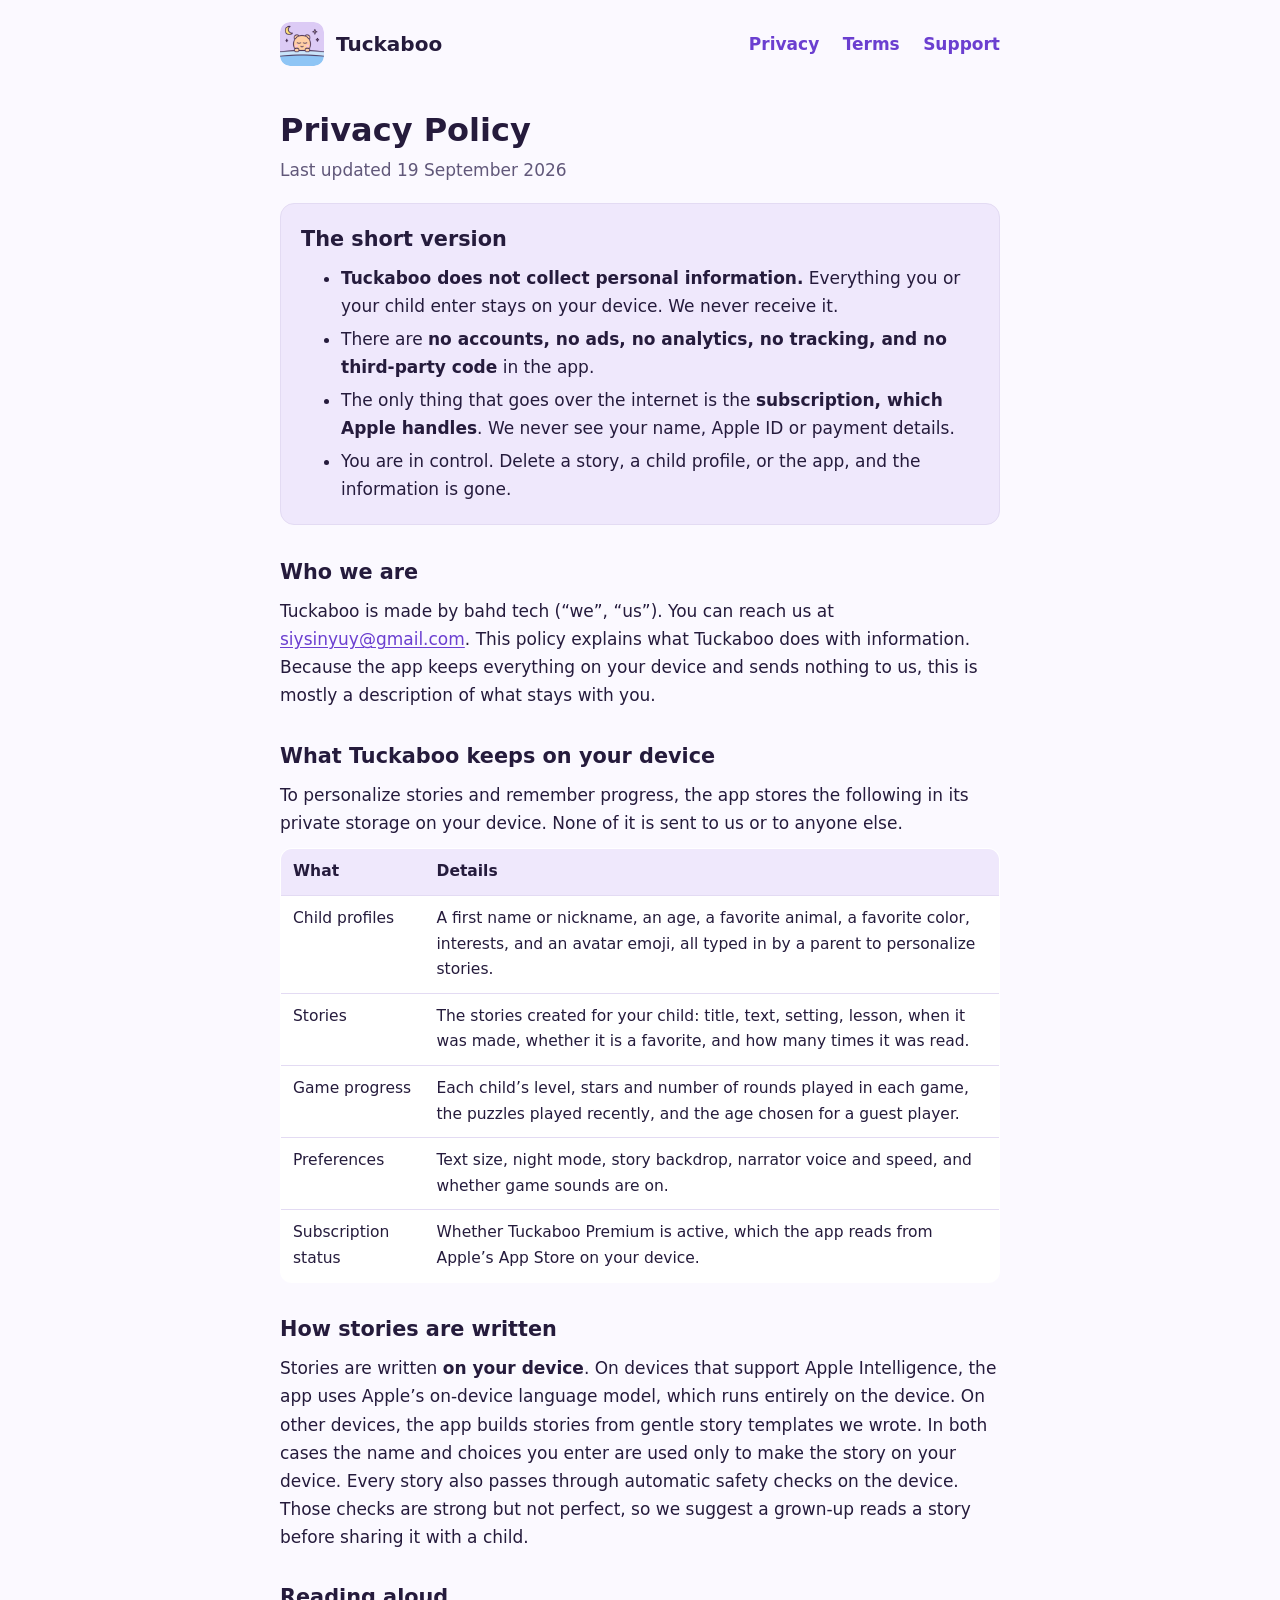
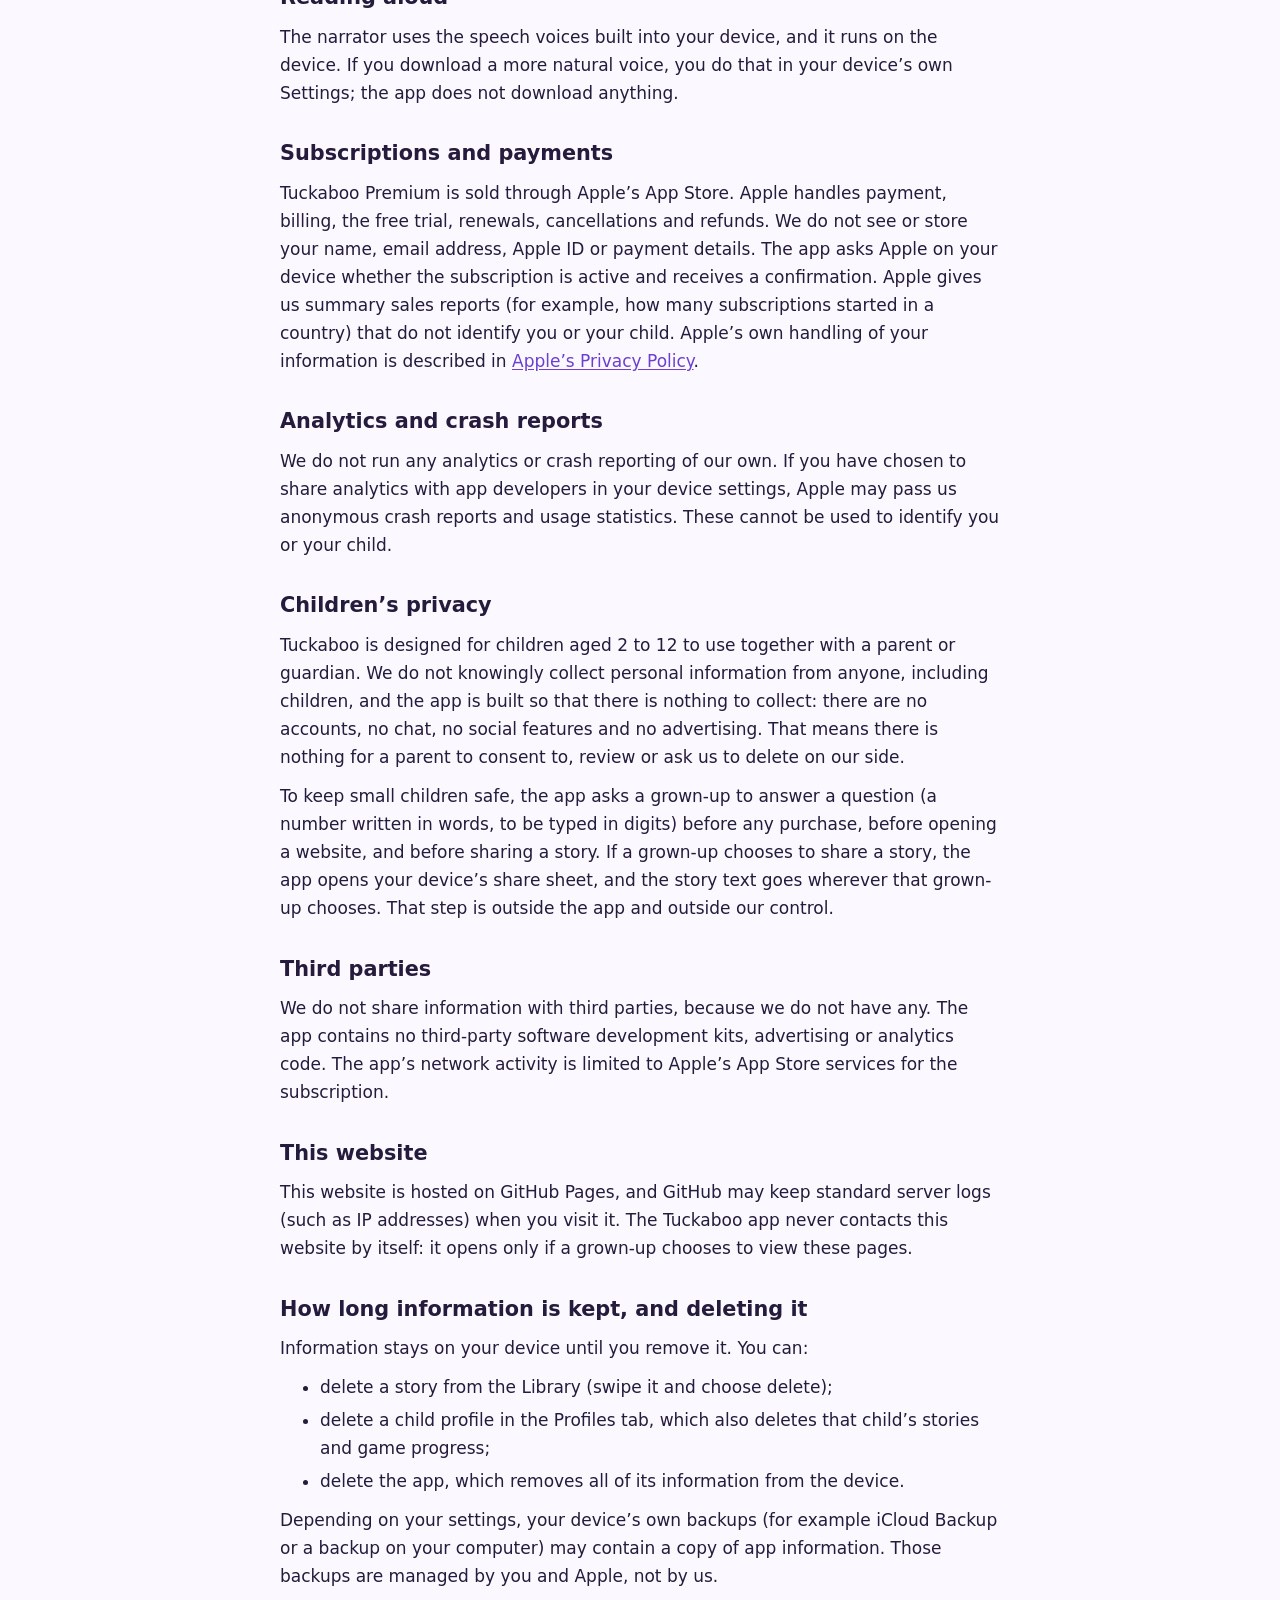
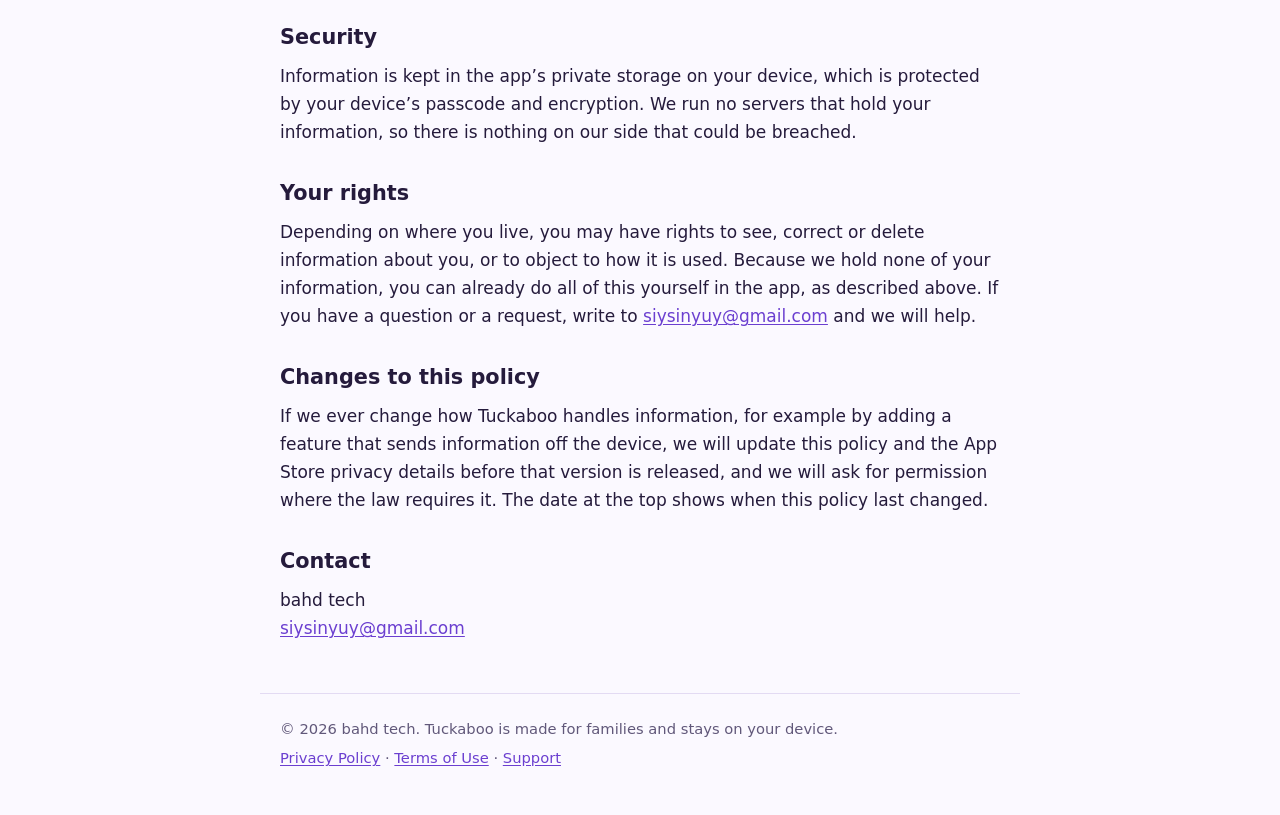
==== docs/privacy/index.html @ 172596ad "Add Tuckaboo public pages (privacy, terms, support)" ====
<!doctype html>
<html lang="en">
<head>
<meta charset="utf-8">
<meta name="viewport" content="width=device-width, initial-scale=1">
<meta name="color-scheme" content="light dark">
<title>Privacy Policy – Tuckaboo</title>
<meta name="description" content="How Tuckaboo handles information: everything stays on your device.">
<link rel="icon" href="../icon.png">
<link rel="stylesheet" href="../style.css">
</head>
<body>
<header class="site-header">
  <a class="brand" href="../">
    <img src="../icon.png" alt="" width="44" height="44">
    <span>Tuckaboo</span>
  </a>
  <nav aria-label="Main">
    <a href="../privacy/">Privacy</a>
    <a href="../terms/">Terms</a>
    <a href="../support/">Support</a>
  </nav>
</header>
<main>
<h1>Privacy Policy</h1>
<p class="updated">Last updated 19 September 2026</p>

<div class="summary">
<h2>The short version</h2>
<ul>
<li><strong>Tuckaboo does not collect personal information.</strong> Everything you or your child enter stays on your device. We never receive it.</li>
<li>There are <strong>no accounts, no ads, no analytics, no tracking, and no third-party code</strong> in the app.</li>
<li>The only thing that goes over the internet is the <strong>subscription, which Apple handles</strong>. We never see your name, Apple ID or payment details.</li>
<li>You are in control. Delete a story, a child profile, or the app, and the information is gone.</li>
</ul>
</div>

<h2>Who we are</h2>
<p>Tuckaboo is made by bahd tech (&ldquo;we&rdquo;, &ldquo;us&rdquo;). You can reach us at <a href="mailto:siysinyuy@gmail.com">siysinyuy@gmail.com</a>. This policy explains what Tuckaboo does with information. Because the app keeps everything on your device and sends nothing to us, this is mostly a description of what stays with you.</p>

<h2>What Tuckaboo keeps on your device</h2>
<p>To personalize stories and remember progress, the app stores the following in its private storage on your device. None of it is sent to us or to anyone else.</p>
<table>
<thead><tr><th>What</th><th>Details</th></tr></thead>
<tbody>
<tr><td>Child profiles</td><td>A first name or nickname, an age, a favorite animal, a favorite color, interests, and an avatar emoji, all typed in by a parent to personalize stories.</td></tr>
<tr><td>Stories</td><td>The stories created for your child: title, text, setting, lesson, when it was made, whether it is a favorite, and how many times it was read.</td></tr>
<tr><td>Game progress</td><td>Each child&rsquo;s level, stars and number of rounds played in each game, the puzzles played recently, and the age chosen for a guest player.</td></tr>
<tr><td>Preferences</td><td>Text size, night mode, story backdrop, narrator voice and speed, and whether game sounds are on.</td></tr>
<tr><td>Subscription status</td><td>Whether Tuckaboo Premium is active, which the app reads from Apple&rsquo;s App Store on your device.</td></tr>
</tbody>
</table>

<h2>How stories are written</h2>
<p>Stories are written <strong>on your device</strong>. On devices that support Apple Intelligence, the app uses Apple&rsquo;s on-device language model, which runs entirely on the device. On other devices, the app builds stories from gentle story templates we wrote. In both cases the name and choices you enter are used only to make the story on your device. Every story also passes through automatic safety checks on the device. Those checks are strong but not perfect, so we suggest a grown-up reads a story before sharing it with a child.</p>

<h2>Reading aloud</h2>
<p>The narrator uses the speech voices built into your device, and it runs on the device. If you download a more natural voice, you do that in your device&rsquo;s own Settings; the app does not download anything.</p>

<h2>Subscriptions and payments</h2>
<p>Tuckaboo Premium is sold through Apple&rsquo;s App Store. Apple handles payment, billing, the free trial, renewals, cancellations and refunds. We do not see or store your name, email address, Apple ID or payment details. The app asks Apple on your device whether the subscription is active and receives a confirmation. Apple gives us summary sales reports (for example, how many subscriptions started in a country) that do not identify you or your child. Apple&rsquo;s own handling of your information is described in <a href="https://www.apple.com/legal/privacy/">Apple&rsquo;s Privacy Policy</a>.</p>

<h2>Analytics and crash reports</h2>
<p>We do not run any analytics or crash reporting of our own. If you have chosen to share analytics with app developers in your device settings, Apple may pass us anonymous crash reports and usage statistics. These cannot be used to identify you or your child.</p>

<h2>Children&rsquo;s privacy</h2>
<p>Tuckaboo is designed for children aged 2 to 12 to use together with a parent or guardian. We do not knowingly collect personal information from anyone, including children, and the app is built so that there is nothing to collect: there are no accounts, no chat, no social features and no advertising. That means there is nothing for a parent to consent to, review or ask us to delete on our side.</p>
<p>To keep small children safe, the app asks a grown-up to answer a question (a number written in words, to be typed in digits) before any purchase, before opening a website, and before sharing a story. If a grown-up chooses to share a story, the app opens your device&rsquo;s share sheet, and the story text goes wherever that grown-up chooses. That step is outside the app and outside our control.</p>

<h2>Third parties</h2>
<p>We do not share information with third parties, because we do not have any. The app contains no third-party software development kits, advertising or analytics code. The app&rsquo;s network activity is limited to Apple&rsquo;s App Store services for the subscription.</p>

<h2>This website</h2>
<p>This website is hosted on GitHub Pages, and GitHub may keep standard server logs (such as IP addresses) when you visit it. The Tuckaboo app never contacts this website by itself: it opens only if a grown-up chooses to view these pages.</p>

<h2>How long information is kept, and deleting it</h2>
<p>Information stays on your device until you remove it. You can:</p>
<ul>
<li>delete a story from the Library (swipe it and choose delete);</li>
<li>delete a child profile in the Profiles tab, which also deletes that child&rsquo;s stories and game progress;</li>
<li>delete the app, which removes all of its information from the device.</li>
</ul>
<p>Depending on your settings, your device&rsquo;s own backups (for example iCloud Backup or a backup on your computer) may contain a copy of app information. Those backups are managed by you and Apple, not by us.</p>

<h2>Security</h2>
<p>Information is kept in the app&rsquo;s private storage on your device, which is protected by your device&rsquo;s passcode and encryption. We run no servers that hold your information, so there is nothing on our side that could be breached.</p>

<h2>Your rights</h2>
<p>Depending on where you live, you may have rights to see, correct or delete information about you, or to object to how it is used. Because we hold none of your information, you can already do all of this yourself in the app, as described above. If you have a question or a request, write to <a href="mailto:siysinyuy@gmail.com">siysinyuy@gmail.com</a> and we will help.</p>

<h2>Changes to this policy</h2>
<p>If we ever change how Tuckaboo handles information, for example by adding a feature that sends information off the device, we will update this policy and the App Store privacy details before that version is released, and we will ask for permission where the law requires it. The date at the top shows when this policy last changed.</p>

<h2>Contact</h2>
<p>bahd tech<br><a href="mailto:siysinyuy@gmail.com">siysinyuy@gmail.com</a></p>

</main>
<footer class="site-footer">
  <p>&copy; 2026 bahd tech. Tuckaboo is made for families and stays on your device.</p>
  <p><a href="../privacy/">Privacy Policy</a> &middot; <a href="../terms/">Terms of Use</a> &middot; <a href="../support/">Support</a></p>
</footer>
</body>
</html>
---- docs/style.css ----
:root {
  --bg: #fbf9ff;
  --surface: #ffffff;
  --text: #251b3c;
  --muted: #61587a;
  --accent: #6b3fd0;
  --accent-soft: #efe8fc;
  --border: #e3dbf3;
}
@media (prefers-color-scheme: dark) {
  :root {
    --bg: #14101f;
    --surface: #1d1830;
    --text: #efe9fb;
    --muted: #b3a9cc;
    --accent: #b99cf5;
    --accent-soft: #2a2244;
    --border: #372e55;
  }
}
* { box-sizing: border-box; }
html { -webkit-text-size-adjust: 100%; }
body {
  margin: 0;
  background: var(--bg);
  color: var(--text);
  font: 17px/1.65 system-ui, -apple-system, "Segoe UI", Roboto, Helvetica, Arial, sans-serif;
}
a { color: var(--accent); text-underline-offset: 2px; }
a:hover { text-decoration-thickness: 2px; }
.site-header, main, .site-footer { max-width: 760px; margin: 0 auto; padding-left: 20px; padding-right: 20px; }
.site-header { display: flex; align-items: center; justify-content: space-between; gap: 16px; padding-top: 22px; padding-bottom: 14px; flex-wrap: wrap; }
.brand { display: flex; align-items: center; gap: 12px; font-weight: 700; font-size: 20px; color: var(--text); text-decoration: none; }
.brand img { border-radius: 10px; }
nav a { margin-left: 18px; text-decoration: none; font-weight: 600; }
nav a:hover { text-decoration: underline; }
main { padding-top: 12px; padding-bottom: 40px; }
h1 { font-size: 2rem; line-height: 1.2; margin: 1.2rem 0 0.4rem; }
h2 { font-size: 1.3rem; line-height: 1.3; margin: 2.1rem 0 0.4rem; }
h3 { font-size: 1.05rem; margin: 1.4rem 0 0.2rem; }
p, ul, ol, table { margin: 0.7rem 0; }
li { margin: 0.3rem 0; }
.updated { color: var(--muted); margin-top: 0; }
.summary { background: var(--accent-soft); border: 1px solid var(--border); border-radius: 14px; padding: 6px 20px 10px; margin: 1.2rem 0; }
.summary h2 { margin-top: 1rem; }
.hero { text-align: center; padding: 28px 0 10px; }
.hero img { border-radius: 26px; box-shadow: 0 6px 24px rgba(107, 63, 208, 0.25); }
.hero h1 { font-size: 2.4rem; margin-bottom: 0.2rem; }
.hero p { color: var(--muted); font-size: 1.15rem; max-width: 34em; margin-left: auto; margin-right: auto; }
.cards { display: grid; grid-template-columns: repeat(auto-fit, minmax(200px, 1fr)); gap: 14px; margin: 1.6rem 0; }
.card { background: var(--surface); border: 1px solid var(--border); border-radius: 14px; padding: 16px 18px; text-decoration: none; color: var(--text); display: block; }
.card:hover { border-color: var(--accent); }
.card strong { display: block; color: var(--accent); margin-bottom: 4px; }
.card span { color: var(--muted); font-size: 0.95rem; }
table { width: 100%; border-collapse: collapse; background: var(--surface); border: 1px solid var(--border); border-radius: 12px; overflow: hidden; font-size: 0.97rem; }
th, td { text-align: left; vertical-align: top; padding: 10px 12px; border-bottom: 1px solid var(--border); }
th { background: var(--accent-soft); }
tr:last-child td { border-bottom: none; }
details { background: var(--surface); border: 1px solid var(--border); border-radius: 12px; padding: 4px 16px; margin: 10px 0; }
summary { cursor: pointer; font-weight: 600; padding: 10px 0; }
details[open] summary { margin-bottom: 2px; }
.note { color: var(--muted); font-size: 0.95rem; }
.site-footer { border-top: 1px solid var(--border); color: var(--muted); font-size: 0.92rem; padding-top: 18px; padding-bottom: 40px; }
.site-footer p { margin: 0.3rem 0; }
:focus-visible { outline: 3px solid var(--accent); outline-offset: 2px; border-radius: 4px; }
@media (max-width: 520px) { body { font-size: 16px; } h1 { font-size: 1.7rem; } nav a { margin-left: 12px; } }
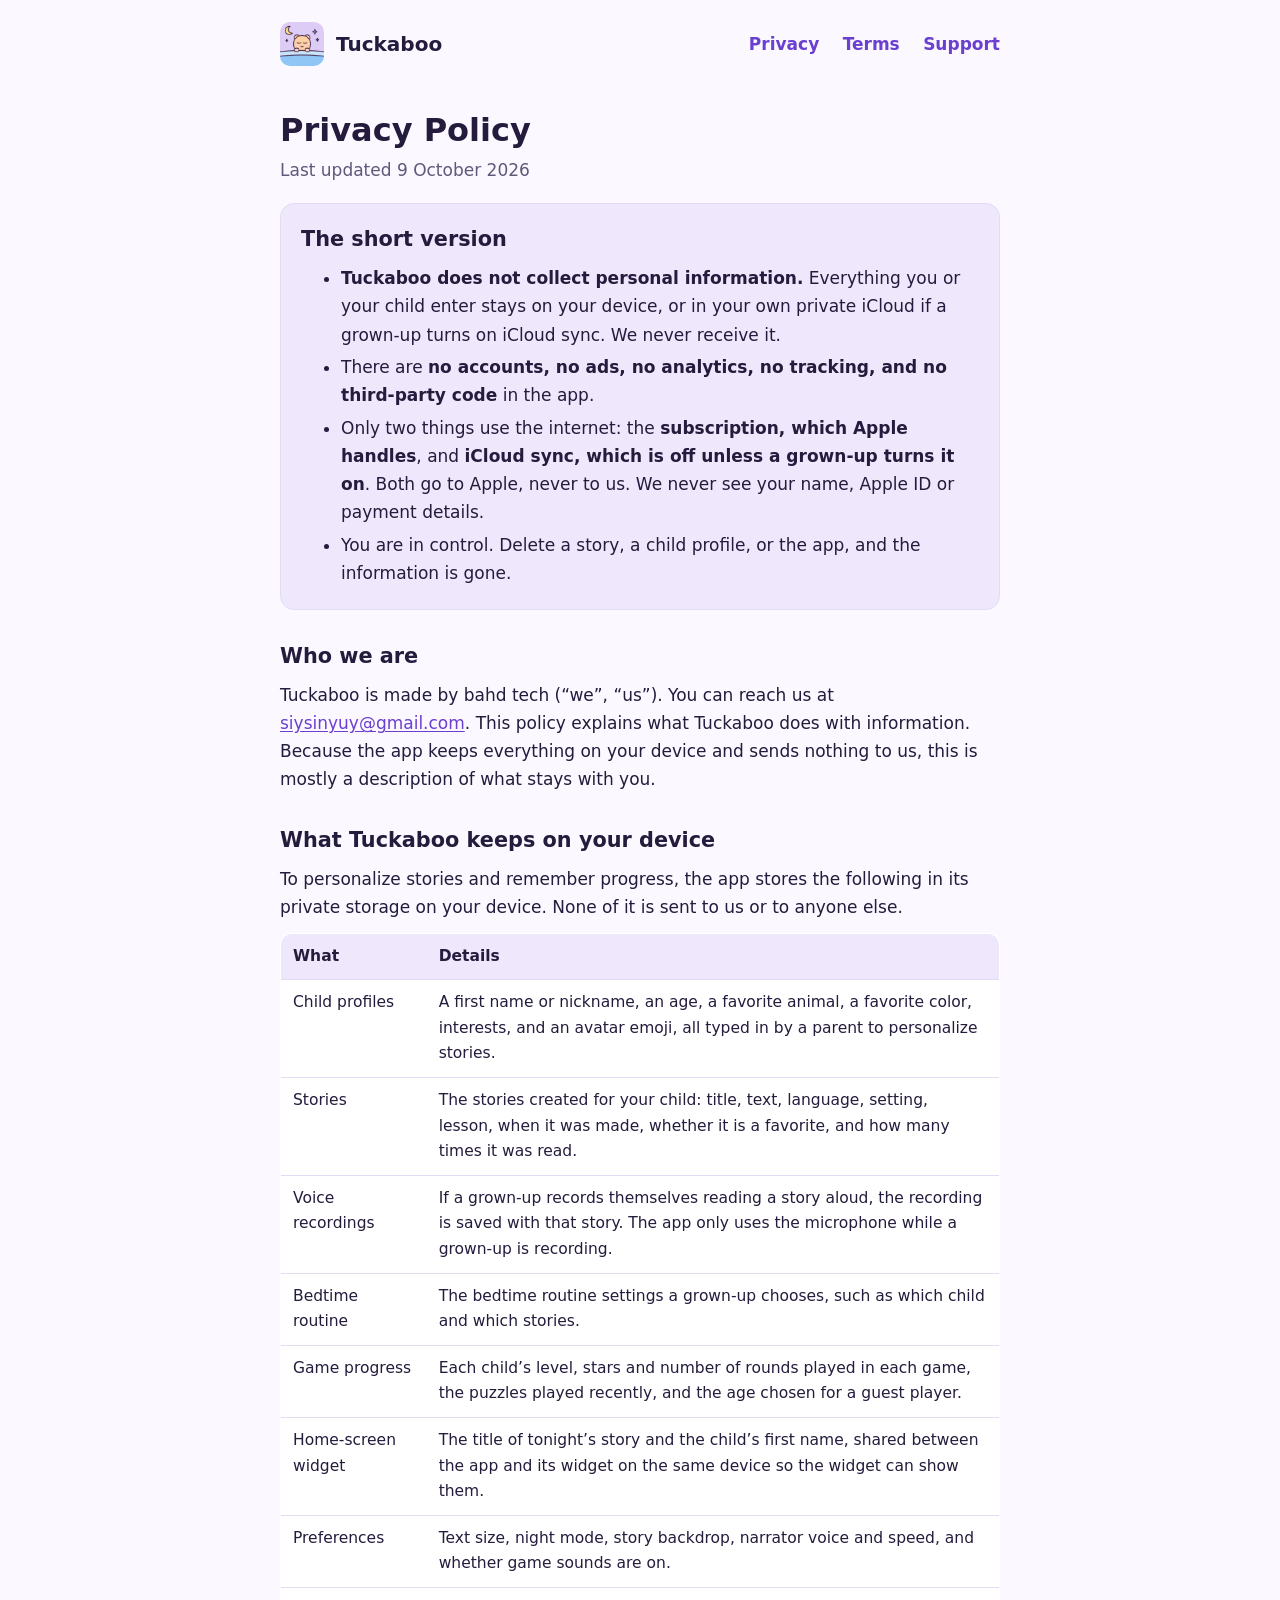
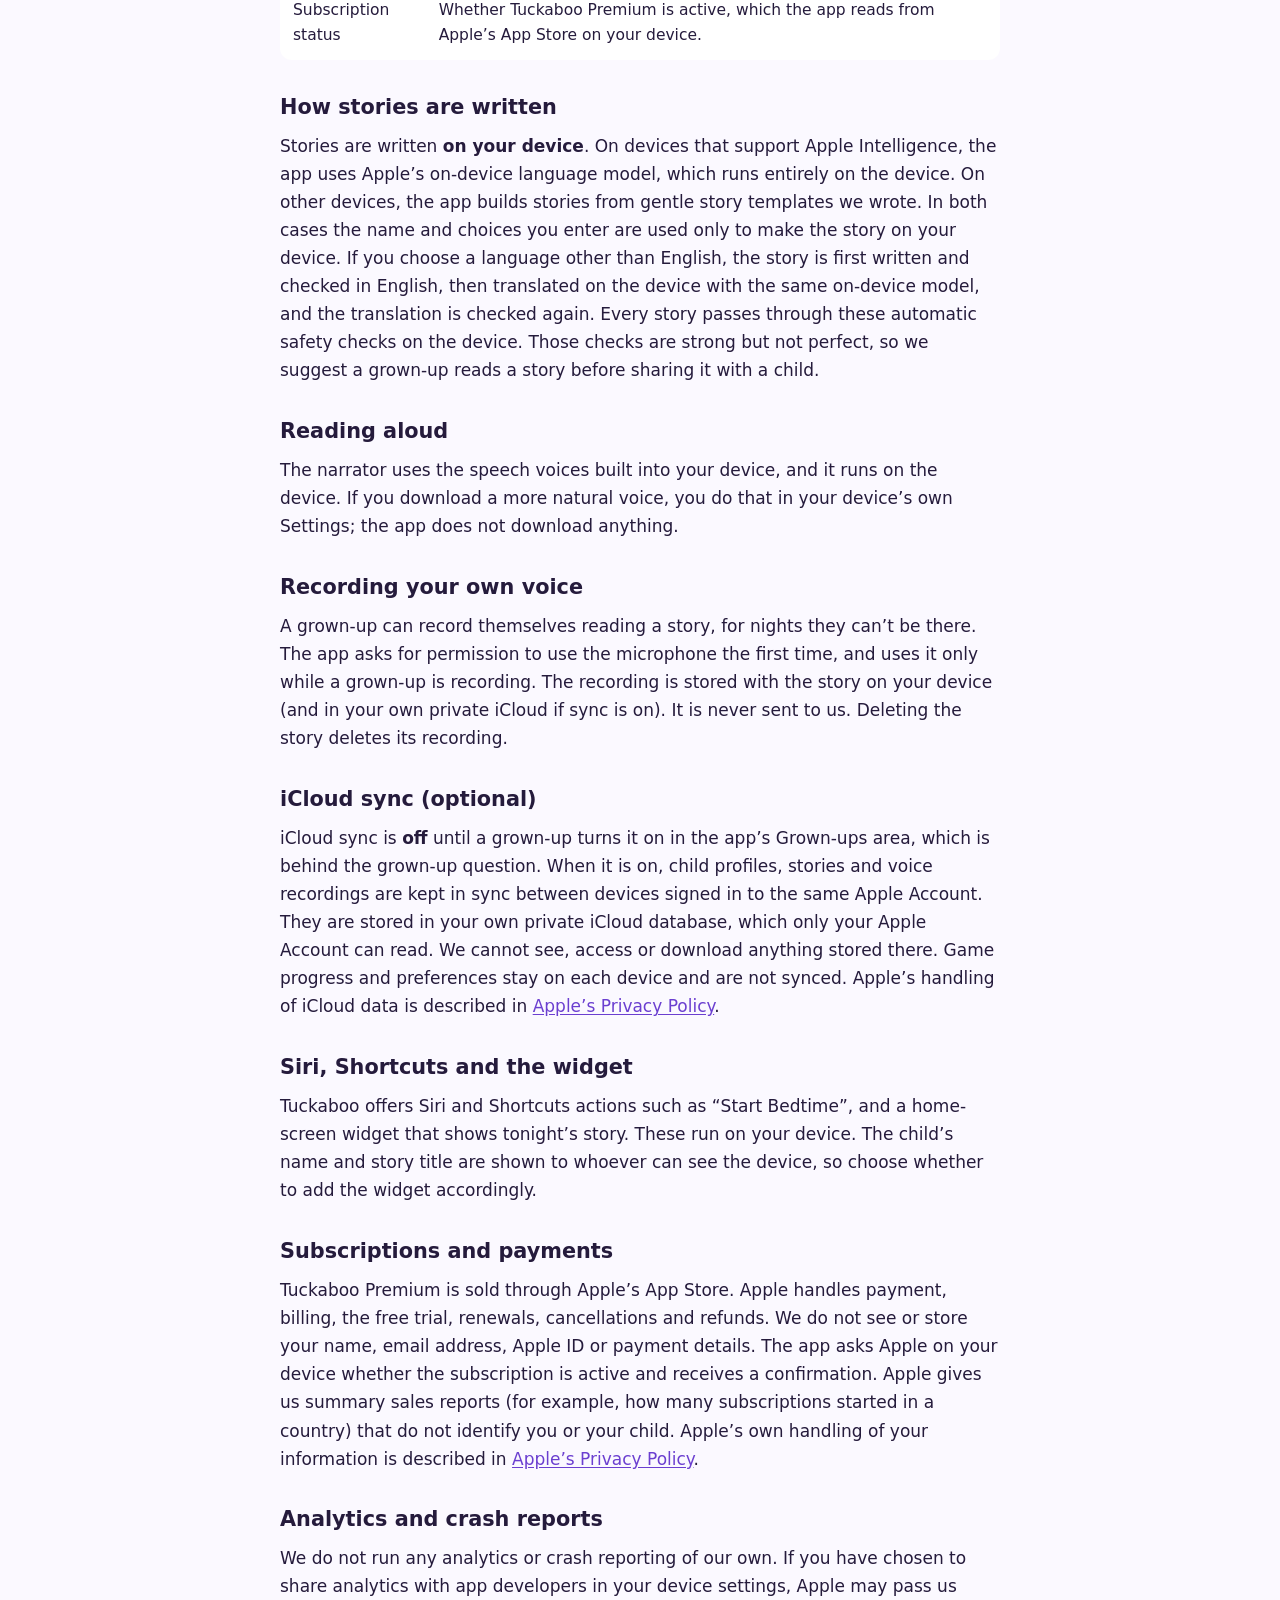
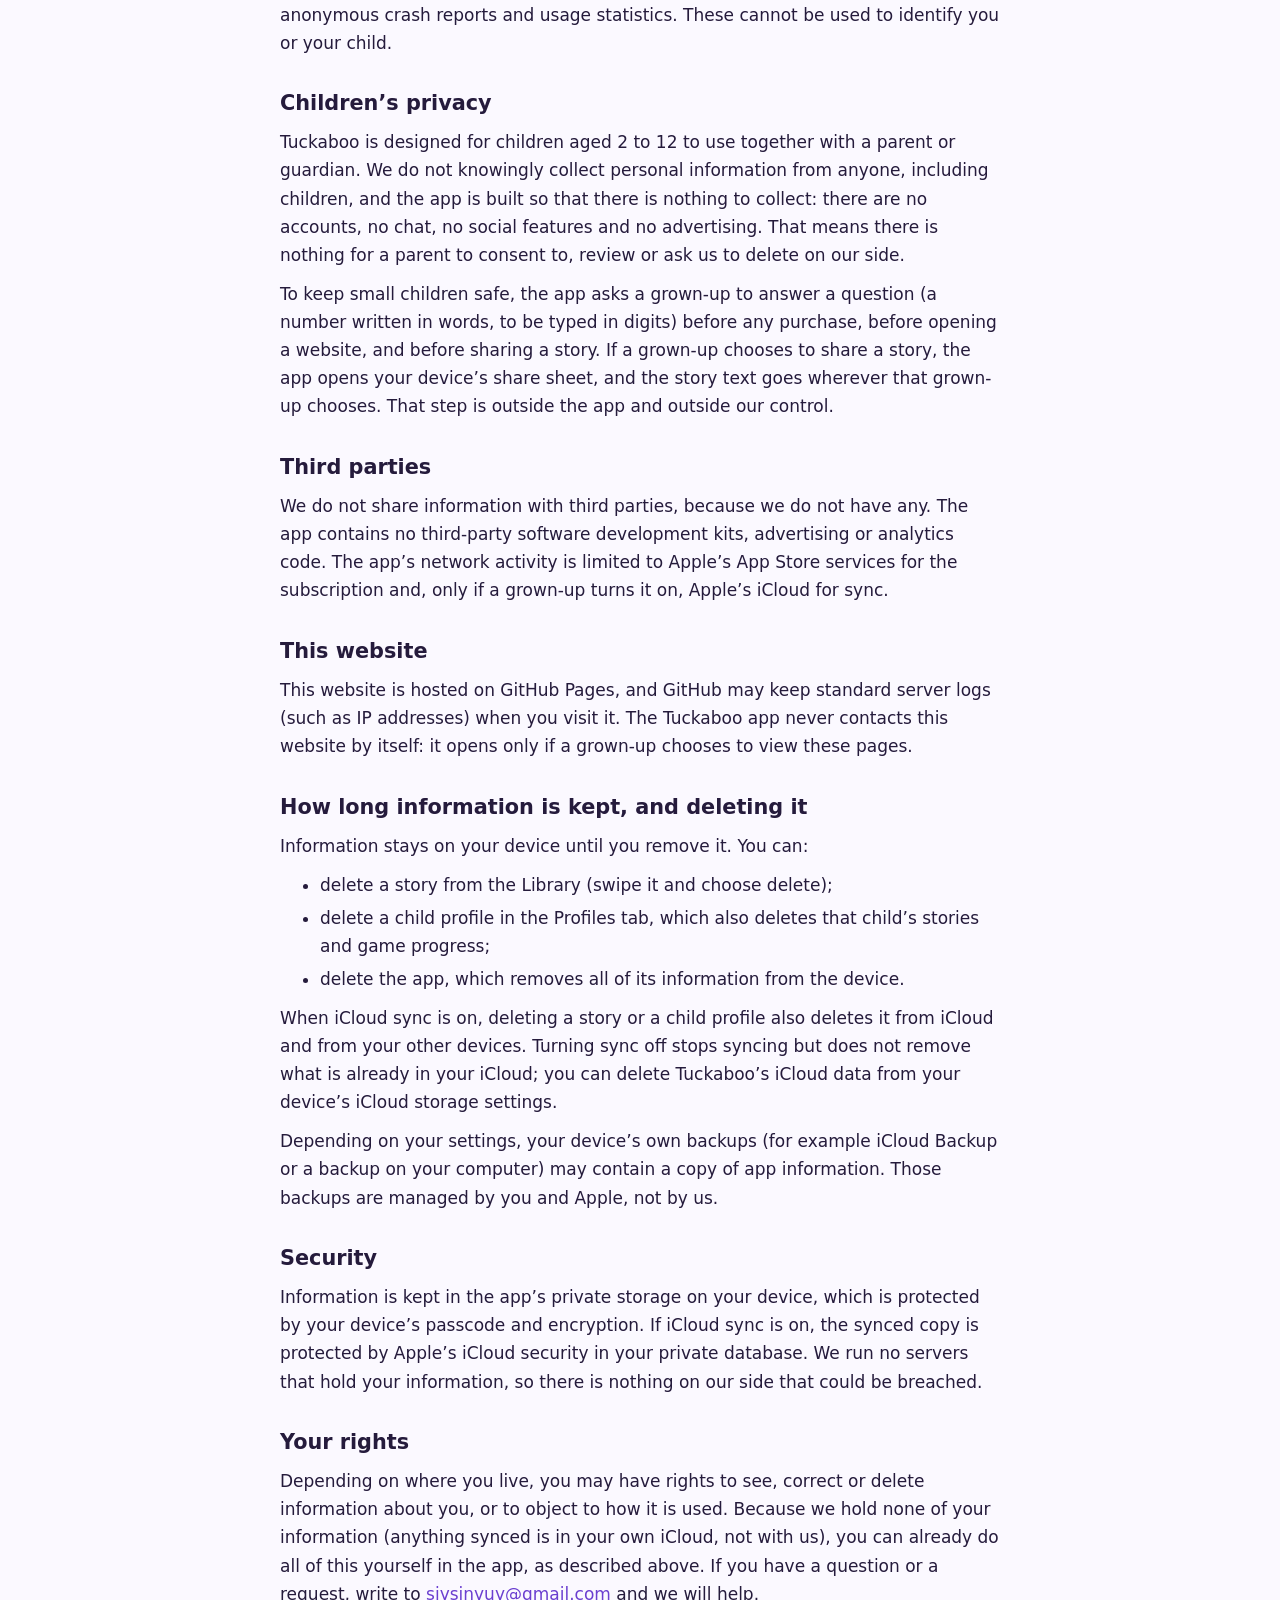
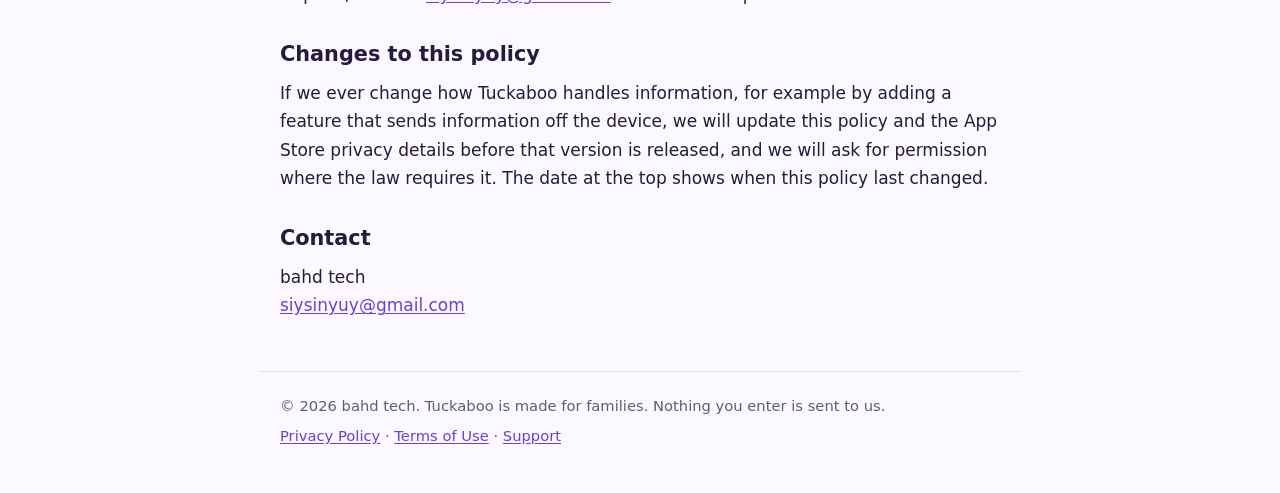
==== commit 9d8c2a89: "Describe iCloud sync, voice recordings, languages and the widget Update the home, privacy, support a" ====
--- a/docs/privacy/index.html
+++ b/docs/privacy/index.html
@@ -5,7 +5,7 @@
 <meta name="viewport" content="width=device-width, initial-scale=1">
 <meta name="color-scheme" content="light dark">
 <title>Privacy Policy – Tuckaboo</title>
-<meta name="description" content="How Tuckaboo handles information: everything stays on your device.">
+<meta name="description" content="How Tuckaboo handles information: nothing is sent to us.">
 <link rel="icon" href="../icon.png">
 <link rel="stylesheet" href="../style.css">
 </head>
@@ -23,14 +23,14 @@
 </header>
 <main>
 <h1>Privacy Policy</h1>
-<p class="updated">Last updated 19 September 2026</p>
+<p class="updated">Last updated 9 October 2026</p>
 
 <div class="summary">
 <h2>The short version</h2>
 <ul>
-<li><strong>Tuckaboo does not collect personal information.</strong> Everything you or your child enter stays on your device. We never receive it.</li>
+<li><strong>Tuckaboo does not collect personal information.</strong> Everything you or your child enter stays on your device, or in your own private iCloud if a grown-up turns on iCloud sync. We never receive it.</li>
 <li>There are <strong>no accounts, no ads, no analytics, no tracking, and no third-party code</strong> in the app.</li>
-<li>The only thing that goes over the internet is the <strong>subscription, which Apple handles</strong>. We never see your name, Apple ID or payment details.</li>
+<li>Only two things use the internet: the <strong>subscription, which Apple handles</strong>, and <strong>iCloud sync, which is off unless a grown-up turns it on</strong>. Both go to Apple, never to us. We never see your name, Apple ID or payment details.</li>
 <li>You are in control. Delete a story, a child profile, or the app, and the information is gone.</li>
 </ul>
 </div>
@@ -44,18 +44,30 @@
 <thead><tr><th>What</th><th>Details</th></tr></thead>
 <tbody>
 <tr><td>Child profiles</td><td>A first name or nickname, an age, a favorite animal, a favorite color, interests, and an avatar emoji, all typed in by a parent to personalize stories.</td></tr>
-<tr><td>Stories</td><td>The stories created for your child: title, text, setting, lesson, when it was made, whether it is a favorite, and how many times it was read.</td></tr>
+<tr><td>Stories</td><td>The stories created for your child: title, text, language, setting, lesson, when it was made, whether it is a favorite, and how many times it was read.</td></tr>
+<tr><td>Voice recordings</td><td>If a grown-up records themselves reading a story aloud, the recording is saved with that story. The app only uses the microphone while a grown-up is recording.</td></tr>
+<tr><td>Bedtime routine</td><td>The bedtime routine settings a grown-up chooses, such as which child and which stories.</td></tr>
 <tr><td>Game progress</td><td>Each child&rsquo;s level, stars and number of rounds played in each game, the puzzles played recently, and the age chosen for a guest player.</td></tr>
+<tr><td>Home-screen widget</td><td>The title of tonight&rsquo;s story and the child&rsquo;s first name, shared between the app and its widget on the same device so the widget can show them.</td></tr>
 <tr><td>Preferences</td><td>Text size, night mode, story backdrop, narrator voice and speed, and whether game sounds are on.</td></tr>
 <tr><td>Subscription status</td><td>Whether Tuckaboo Premium is active, which the app reads from Apple&rsquo;s App Store on your device.</td></tr>
 </tbody>
 </table>
 
 <h2>How stories are written</h2>
-<p>Stories are written <strong>on your device</strong>. On devices that support Apple Intelligence, the app uses Apple&rsquo;s on-device language model, which runs entirely on the device. On other devices, the app builds stories from gentle story templates we wrote. In both cases the name and choices you enter are used only to make the story on your device. Every story also passes through automatic safety checks on the device. Those checks are strong but not perfect, so we suggest a grown-up reads a story before sharing it with a child.</p>
+<p>Stories are written <strong>on your device</strong>. On devices that support Apple Intelligence, the app uses Apple&rsquo;s on-device language model, which runs entirely on the device. On other devices, the app builds stories from gentle story templates we wrote. In both cases the name and choices you enter are used only to make the story on your device. If you choose a language other than English, the story is first written and checked in English, then translated on the device with the same on-device model, and the translation is checked again. Every story passes through these automatic safety checks on the device. Those checks are strong but not perfect, so we suggest a grown-up reads a story before sharing it with a child.</p>
 
 <h2>Reading aloud</h2>
 <p>The narrator uses the speech voices built into your device, and it runs on the device. If you download a more natural voice, you do that in your device&rsquo;s own Settings; the app does not download anything.</p>
+
+<h2>Recording your own voice</h2>
+<p>A grown-up can record themselves reading a story, for nights they can&rsquo;t be there. The app asks for permission to use the microphone the first time, and uses it only while a grown-up is recording. The recording is stored with the story on your device (and in your own private iCloud if sync is on). It is never sent to us. Deleting the story deletes its recording.</p>
+
+<h2>iCloud sync (optional)</h2>
+<p>iCloud sync is <strong>off</strong> until a grown-up turns it on in the app&rsquo;s Grown-ups area, which is behind the grown-up question. When it is on, child profiles, stories and voice recordings are kept in sync between devices signed in to the same Apple Account. They are stored in your own private iCloud database, which only your Apple Account can read. We cannot see, access or download anything stored there. Game progress and preferences stay on each device and are not synced. Apple&rsquo;s handling of iCloud data is described in <a href="https://www.apple.com/legal/privacy/">Apple&rsquo;s Privacy Policy</a>.</p>
+
+<h2>Siri, Shortcuts and the widget</h2>
+<p>Tuckaboo offers Siri and Shortcuts actions such as &ldquo;Start Bedtime&rdquo;, and a home-screen widget that shows tonight&rsquo;s story. These run on your device. The child&rsquo;s name and story title are shown to whoever can see the device, so choose whether to add the widget accordingly.</p>
 
 <h2>Subscriptions and payments</h2>
 <p>Tuckaboo Premium is sold through Apple&rsquo;s App Store. Apple handles payment, billing, the free trial, renewals, cancellations and refunds. We do not see or store your name, email address, Apple ID or payment details. The app asks Apple on your device whether the subscription is active and receives a confirmation. Apple gives us summary sales reports (for example, how many subscriptions started in a country) that do not identify you or your child. Apple&rsquo;s own handling of your information is described in <a href="https://www.apple.com/legal/privacy/">Apple&rsquo;s Privacy Policy</a>.</p>
@@ -68,7 +80,7 @@
 <p>To keep small children safe, the app asks a grown-up to answer a question (a number written in words, to be typed in digits) before any purchase, before opening a website, and before sharing a story. If a grown-up chooses to share a story, the app opens your device&rsquo;s share sheet, and the story text goes wherever that grown-up chooses. That step is outside the app and outside our control.</p>
 
 <h2>Third parties</h2>
-<p>We do not share information with third parties, because we do not have any. The app contains no third-party software development kits, advertising or analytics code. The app&rsquo;s network activity is limited to Apple&rsquo;s App Store services for the subscription.</p>
+<p>We do not share information with third parties, because we do not have any. The app contains no third-party software development kits, advertising or analytics code. The app&rsquo;s network activity is limited to Apple&rsquo;s App Store services for the subscription and, only if a grown-up turns it on, Apple&rsquo;s iCloud for sync.</p>
 
 <h2>This website</h2>
 <p>This website is hosted on GitHub Pages, and GitHub may keep standard server logs (such as IP addresses) when you visit it. The Tuckaboo app never contacts this website by itself: it opens only if a grown-up chooses to view these pages.</p>
@@ -80,13 +92,14 @@
 <li>delete a child profile in the Profiles tab, which also deletes that child&rsquo;s stories and game progress;</li>
 <li>delete the app, which removes all of its information from the device.</li>
 </ul>
+<p>When iCloud sync is on, deleting a story or a child profile also deletes it from iCloud and from your other devices. Turning sync off stops syncing but does not remove what is already in your iCloud; you can delete Tuckaboo&rsquo;s iCloud data from your device&rsquo;s iCloud storage settings.</p>
 <p>Depending on your settings, your device&rsquo;s own backups (for example iCloud Backup or a backup on your computer) may contain a copy of app information. Those backups are managed by you and Apple, not by us.</p>
 
 <h2>Security</h2>
-<p>Information is kept in the app&rsquo;s private storage on your device, which is protected by your device&rsquo;s passcode and encryption. We run no servers that hold your information, so there is nothing on our side that could be breached.</p>
+<p>Information is kept in the app&rsquo;s private storage on your device, which is protected by your device&rsquo;s passcode and encryption. If iCloud sync is on, the synced copy is protected by Apple&rsquo;s iCloud security in your private database. We run no servers that hold your information, so there is nothing on our side that could be breached.</p>
 
 <h2>Your rights</h2>
-<p>Depending on where you live, you may have rights to see, correct or delete information about you, or to object to how it is used. Because we hold none of your information, you can already do all of this yourself in the app, as described above. If you have a question or a request, write to <a href="mailto:siysinyuy@gmail.com">siysinyuy@gmail.com</a> and we will help.</p>
+<p>Depending on where you live, you may have rights to see, correct or delete information about you, or to object to how it is used. Because we hold none of your information (anything synced is in your own iCloud, not with us), you can already do all of this yourself in the app, as described above. If you have a question or a request, write to <a href="mailto:siysinyuy@gmail.com">siysinyuy@gmail.com</a> and we will help.</p>
 
 <h2>Changes to this policy</h2>
 <p>If we ever change how Tuckaboo handles information, for example by adding a feature that sends information off the device, we will update this policy and the App Store privacy details before that version is released, and we will ask for permission where the law requires it. The date at the top shows when this policy last changed.</p>
@@ -96,7 +109,7 @@
 
 </main>
 <footer class="site-footer">
-  <p>&copy; 2026 bahd tech. Tuckaboo is made for families and stays on your device.</p>
+  <p>&copy; 2026 bahd tech. Tuckaboo is made for families. Nothing you enter is sent to us.</p>
   <p><a href="../privacy/">Privacy Policy</a> &middot; <a href="../terms/">Terms of Use</a> &middot; <a href="../support/">Support</a></p>
 </footer>
 </body>
